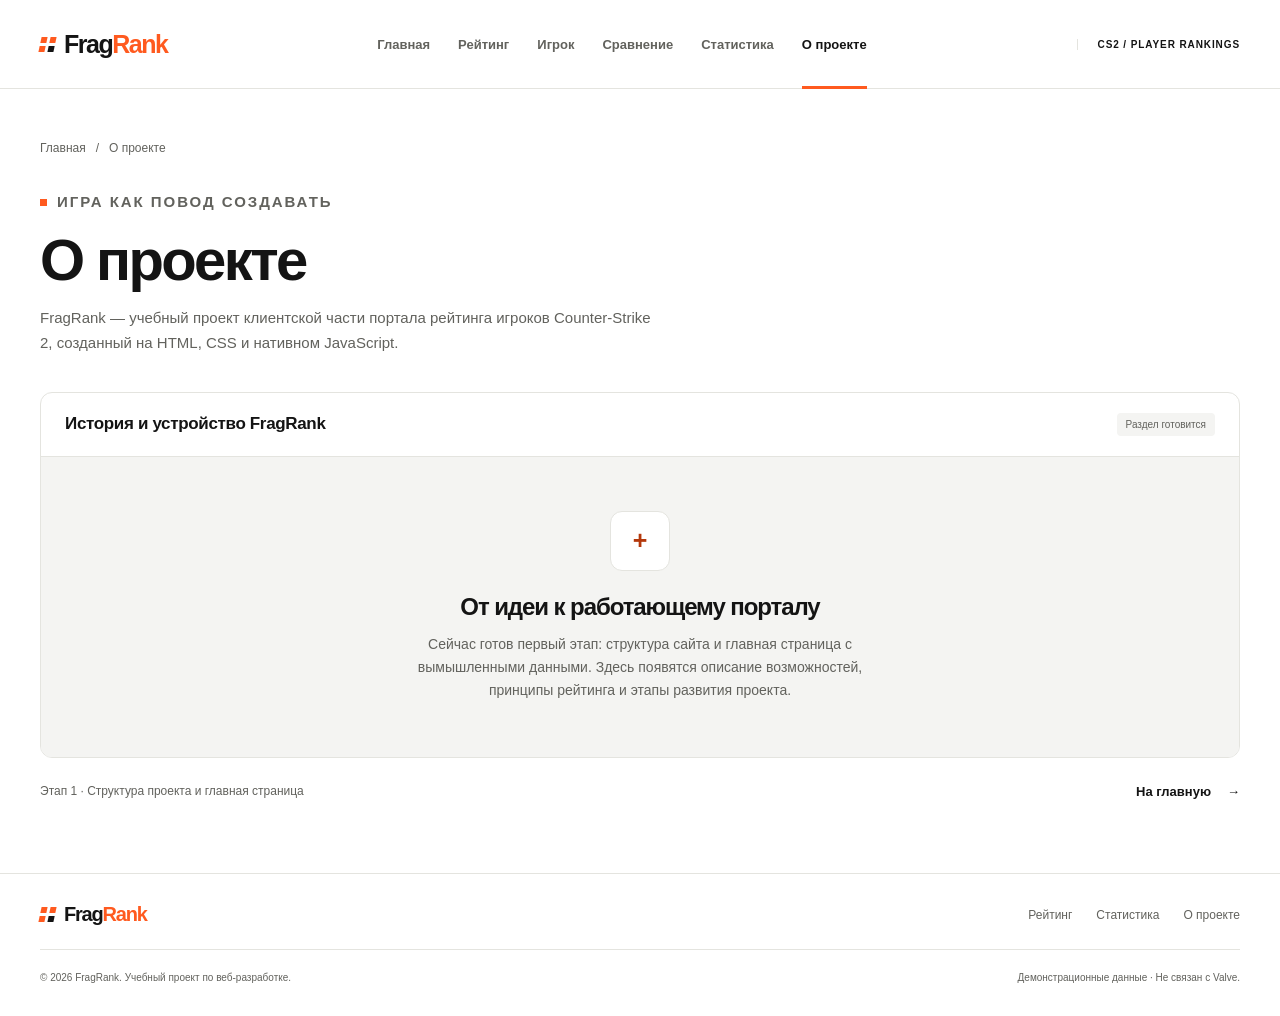
==== about.html @ 73061de0 "feat(layout): создать структуру и главную страницу сайта" ====
<!DOCTYPE html>
<html lang="ru">
<head>
  <meta charset="UTF-8">
  <meta name="viewport" content="width=device-width, initial-scale=1.0">
  <meta name="description" content="FragRank — учебный проект клиентской части портала рейтинга игроков Counter-Strike 2, созданный на HTML, CSS и нативном JavaScript.">
  <meta name="theme-color" content="#FFFFFF">
  <title>О проекте — FragRank</title>
  <link rel="icon" href="favicon.svg" type="image/svg+xml">
  <link rel="stylesheet" href="css/styles.css">
  <script src="js/main.js" defer></script>
</head>
<body>
  <a class="skip-link" href="#main-content">Перейти к содержимому</a>
  <header class="site-header">
    <div class="container header-inner">
      <a class="logo" href="index.html" aria-label="FragRank — главная">
        <span class="logo-mark" aria-hidden="true"><i></i><i></i><i></i><i></i></span>
        <span>Frag<span>Rank</span></span>
      </a>
      <button class="menu-toggle" type="button" aria-controls="primary-navigation" aria-expanded="false" aria-label="Открыть меню" hidden>
        <span>Меню</span><span class="menu-icon" aria-hidden="true"></span>
      </button>
      <nav class="site-nav" id="primary-navigation" aria-label="Основная навигация">
        <ul class="nav-list">
          <li><a href="index.html">Главная</a></li>
          <li><a href="ranking.html">Рейтинг</a></li>
          <li><a href="player.html">Игрок</a></li>
          <li><a href="compare.html">Сравнение</a></li>
          <li><a href="stats.html">Статистика</a></li>
          <li><a href="about.html" aria-current="page">О проекте</a></li>
        </ul>
      </nav>
      <span class="header-label">CS2 / PLAYER RANKINGS</span>
    </div>
  </header>

  <main class="container inner-main" id="main-content" tabindex="-1">
    <nav class="breadcrumbs" aria-label="Хлебные крошки"><a href="index.html">Главная</a><span aria-hidden="true">/</span><span aria-current="page">О проекте</span></nav>
    <div class="page-heading">
      <p class="eyebrow">Игра как повод создавать</p>
      <h1>О проекте</h1>
      <p>FragRank — учебный проект клиентской части портала рейтинга игроков Counter-Strike 2, созданный на HTML, CSS и нативном JavaScript.</p>
    </div>
    <!-- Prepared container: implement this section in a later project stage. -->
    <section class="workspace" id="about-workspace" aria-labelledby="workspace-title">
      <div class="workspace-header"><h2 id="workspace-title">История и устройство FragRank</h2><span class="status-label">Раздел готовится</span></div>
      <div class="empty-state">
        <span class="empty-symbol" aria-hidden="true">+</span>
        <h3>От идеи к работающему порталу</h3>
        <p>Сейчас готов первый этап: структура сайта и главная страница с вымышленными данными. Здесь появятся описание возможностей, принципы рейтинга и этапы развития проекта.</p>
      </div>
    </section>
    <div class="next-step"><p>Этап 1 · Структура проекта и главная страница</p><a class="text-link" href="index.html">На главную <span aria-hidden="true">→</span></a></div>
  </main>

  <footer class="site-footer">
    <div class="container">
      <div class="footer-top">
        <a class="logo" href="index.html" aria-label="FragRank — главная"><span class="logo-mark" aria-hidden="true"><i></i><i></i><i></i><i></i></span><span>Frag<span>Rank</span></span></a>
        <nav class="footer-nav" aria-label="Навигация в подвале"><a href="ranking.html">Рейтинг</a><a href="stats.html">Статистика</a><a href="about.html">О проекте</a></nav>
      </div>
      <div class="footer-bottom"><p>© 2026 FragRank. Учебный проект по веб-разработке.</p><p>Демонстрационные данные · Не связан с Valve.</p></div>
    </div>
  </footer>
</body>
</html>
---- css/styles.css ----
/* 1. Design tokens and document defaults */
:root {
  --white: #fff;
  --ink: #141414;
  --accent: #ff5a1f;
  --surface: #f4f4f2;
  --muted: #62625d;
  --line: #e4e4df;
  --width: 1200px;
  --radius: 12px;
}
* { box-sizing: border-box; }
html { scroll-behavior: smooth; }
body { margin: 0; color: var(--ink); background: var(--white); font-family: Arial, Helvetica, sans-serif; -webkit-font-smoothing: antialiased; }
a { color: inherit; text-decoration: none; }
button { font: inherit; }
button, a { -webkit-tap-highlight-color: transparent; }
button:focus-visible, a:focus-visible { outline: 3px solid var(--ink); outline-offset: 5px; }
h1, h2, h3, p { margin: 0; }
h1, h2, h3 { letter-spacing: -.045em; }
p { line-height: 1.65; }
::selection { color: var(--ink); background: #ffd9c9; }
[hidden] { display: none !important; }
.container { width: min(var(--width), calc(100% - 80px)); margin-inline: auto; }
.skip-link { position: fixed; z-index: 20; top: 12px; left: 16px; padding: 12px 18px; background: var(--ink); color: white; transform: translateY(-160%); }
.skip-link:focus { transform: translateY(0); }
.eyebrow { display: flex; align-items: center; gap: 10px; font-size: 11px; line-height: 1.5; font-weight: 700; letter-spacing: .13em; text-transform: uppercase; }
.eyebrow::before { content: ''; width: 7px; height: 7px; background: var(--accent); flex-shrink: 0; }
.muted { color: var(--muted); }
.arrow { display: inline-block; font-size: 21px; font-weight: 400; }
.button { display: inline-flex; align-items: center; justify-content: center; gap: 28px; min-height: 52px; padding: 14px 22px; border-radius: 6px; background: var(--accent); color: var(--ink); font-size: 14px; font-weight: 700; transition: background .2s, transform .2s; }
.button:hover { background: #f04c12; transform: translateY(-2px); }
.text-link { display: inline-flex; align-items: center; gap: 16px; font-size: 13px; font-weight: 700; }
.text-link:hover { text-decoration: underline; text-underline-offset: 5px; }
.demo-badge { display: inline-flex; align-items: center; gap: 6px; border: 1px solid var(--line); border-radius: 4px; padding: 5px 8px; font-size: 10px; letter-spacing: .06em; font-weight: 700; text-transform: uppercase; }
.demo-badge::before { content: ''; width: 5px; height: 5px; border-radius: 50%; background: var(--accent); }

/* 2. Shared header and navigation (usable before JavaScript loads) */
.site-header { position: relative; z-index: 5; border-bottom: 1px solid var(--line); background: var(--white); }
.header-inner { display: flex; align-items: center; justify-content: space-between; gap: 32px; min-height: 88px; }
.logo { display: inline-flex; align-items: center; gap: 9px; font-size: 25px; font-weight: 800; letter-spacing: -.06em; white-space: nowrap; }
.logo-mark { display: grid; grid-template-columns: repeat(2, 6px); grid-template-rows: repeat(2, 6px); gap: 3px; transform: skew(-12deg); }
.logo-mark i { background: var(--accent); }
.logo-mark i:last-child { background: var(--ink); }
.logo > span:last-child > span { color: var(--accent); }
.nav-list { display: flex; align-items: center; gap: 28px; margin: 0; padding: 0; list-style: none; }
.nav-list a { position: relative; display: flex; align-items: center; min-height: 88px; color: var(--muted); font-size: 13px; font-weight: 600; white-space: nowrap; }
.nav-list a:hover, .nav-list a[aria-current='page'] { color: var(--ink); }
.nav-list a[aria-current='page']::after { content: ''; position: absolute; left: 0; right: 0; bottom: -1px; height: 3px; background: var(--accent); }
.header-label { padding-left: 20px; border-left: 1px solid var(--line); font-size: 10px; font-weight: 700; letter-spacing: .09em; white-space: nowrap; }
.menu-toggle { display: none; align-items: center; gap: 10px; min-height: 44px; border: 1px solid var(--line); border-radius: 5px; background: var(--white); padding: 8px 12px; cursor: pointer; font-size: 13px; }
.menu-icon { position: relative; width: 16px; height: 12px; border-block: 2px solid var(--ink); }
.menu-icon::after { content: ''; position: absolute; top: 3px; left: 0; width: 16px; border-top: 2px solid var(--ink); }

/* 3. Homepage introduction and CSS-only player illustration */
.hero { display: grid; grid-template-columns: 1.15fr 1fr; align-items: center; gap: 64px; padding-block: 68px 64px; }
.hero h1 { margin-block: 23px; font-size: clamp(42px, 4.5vw, 64px); font-weight: 800; line-height: 1.04; }
.hero h1 span { color: var(--accent); }
.hero-description { max-width: 440px; color: var(--muted); font-size: 15px; }
.hero-actions { display: flex; align-items: center; gap: 28px; margin-top: 30px; }
.hero-note { margin-top: 23px; color: var(--muted); font-size: 11px; }
.spotlight { overflow: hidden; border: 1px solid var(--line); border-radius: var(--radius); background: var(--surface); }
.spotlight-top { display: flex; align-items: center; justify-content: space-between; gap: 12px; padding: 19px 24px; border-bottom: 1px solid var(--line); }
.spotlight-top .eyebrow { font-size: 10px; }
.spotlight-visual { position: relative; display: flex; align-items: center; justify-content: center; height: 226px; overflow: hidden; background-image: linear-gradient(#e7e7e14d 1px, transparent 1px), linear-gradient(90deg, #e7e7e14d 1px, transparent 1px); background-size: 28px 28px; }
.spotlight-visual::before, .spotlight-visual::after { content: ''; position: absolute; width: 164px; height: 164px; border: 1px solid #d8d8d1; border-radius: 50%; }
.spotlight-visual::after { width: 220px; height: 220px; border-style: dashed; }
.spotlight-number { position: absolute; top: 16px; left: 24px; color: #cdcdc5; font-size: 38px; font-weight: 800; letter-spacing: -.06em; }
.spotlight-label { position: absolute; right: 20px; bottom: 15px; font-family: Consolas, monospace; font-size: 10px; color: var(--muted); letter-spacing: .08em; }
.avatar { display: flex; align-items: center; justify-content: center; flex-shrink: 0; width: 64px; height: 64px; border-radius: 50%; background: #eaeae5; font-size: 23px; font-weight: 800; letter-spacing: -.07em; }
.avatar--hero { position: relative; z-index: 1; width: 120px; height: 120px; border: 6px solid var(--surface); background: var(--accent); font-size: 42px; transform: rotate(-7deg); box-shadow: 0 8px 0 #1414140a; }
.spotlight-bottom { display: flex; justify-content: space-between; align-items: center; gap: 20px; padding: 22px 24px; background: var(--ink); color: var(--white); }
.spotlight-bottom h2 { font-size: 27px; }
.spotlight-bottom p { color: #b7b7ae; font-size: 11px; }
.spotlight-rating { text-align: right; }
.spotlight-rating strong { display: block; color: var(--accent); font-size: 34px; letter-spacing: -.06em; }
.spotlight-rating span { color: #b7b7ae; font-size: 10px; }

/* 4. Demo summary, top players, and service description */
.summary { display: grid; grid-template-columns: 1.35fr repeat(3, 1fr); border-block: 1px solid var(--line); padding-block: 26px; }
.summary-intro { display: flex; flex-direction: column; justify-content: center; align-items: flex-start; gap: 8px; }
.summary-intro h2 { font-size: 16px; letter-spacing: -.02em; }
.summary-intro p { font-size: 11px; color: var(--muted); }
.summary-item { padding-left: 34px; border-left: 1px solid var(--line); }
.summary-item strong { font-size: 34px; font-weight: 700; letter-spacing: -.06em; }
.summary-item span { display: block; margin-top: 4px; color: var(--muted); font-size: 12px; }
.leaders { padding-block: 62px; }
.section-heading { display: flex; align-items: flex-end; justify-content: space-between; gap: 24px; margin-bottom: 26px; }
.section-heading h2 { margin-top: 12px; font-size: 34px; line-height: 1.15; }
.section-heading p { margin-top: 10px; color: var(--muted); font-size: 13px; }
.player-grid { display: grid; grid-template-columns: repeat(3, 1fr); gap: 18px; }
.player-card { position: relative; overflow: hidden; padding: 24px; border: 1px solid var(--line); border-radius: 9px; }
.player-card:first-child { border-top: 3px solid var(--accent); padding-top: 22px; }
.player-card-top { display: flex; align-items: center; justify-content: space-between; margin-bottom: 24px; }
.rank { color: #87877d; font-size: 14px; font-weight: 700; }
.player-card:first-child .rank { color: #a73209; }
.card-label { color: var(--muted); font-size: 10px; letter-spacing: .08em; text-transform: uppercase; }
.player-identity { display: flex; gap: 15px; align-items: center; }
.player-identity h3 { font-size: 24px; }
.player-identity p { margin-top: 3px; color: var(--muted); font-size: 12px; }
.avatar--orange { background: #ffddcc; color: #80330f; }
.avatar--green { background: #e3e9dd; color: #47583d; }
.avatar--violet { background: #e8e4ed; color: #60526f; }
.player-metrics { display: grid; grid-template-columns: repeat(3, 1fr); margin-block: 25px 0; padding-block: 20px 0; border-top: 1px solid var(--line); }
.player-metrics div + div { padding-left: 16px; border-left: 1px solid var(--line); }
.player-metrics dt { color: var(--muted); font-size: 10px; }
.player-metrics dd { margin: 7px 0 0; font-size: 21px; font-weight: 700; letter-spacing: -.04em; }
.player-card:first-child .player-metrics div:first-child dd { color: #b4380b; }
.demo-note { display: flex; align-items: flex-start; gap: 10px; margin-top: 18px; color: var(--muted); font-size: 11px; line-height: 1.6; }
.demo-note > span { display: inline-flex; align-items: center; justify-content: center; flex-shrink: 0; width: 16px; height: 16px; border: 1px solid #a2a299; border-radius: 50%; font-size: 10px; }
.about-strip { background: var(--surface); padding-block: 52px; }
.about-layout { display: grid; grid-template-columns: 1fr 1.12fr; gap: 80px; align-items: start; }
.about-layout h2 { max-width: 400px; margin-top: 15px; font-size: 36px; line-height: 1.12; }
.about-layout p { color: var(--muted); font-size: 14px; }
.about-layout .text-link { margin-top: 22px; }
.feature-tags { display: flex; flex-wrap: wrap; gap: 8px; margin-top: 22px; }
.feature-tags span { border: 1px solid #d7d7ce; border-radius: 4px; padding: 8px 10px; font-size: 10px; }
.cta { display: flex; align-items: center; justify-content: space-between; gap: 30px; padding-block: 44px; }
.cta h2 { font-size: 26px; }
.cta p { margin-top: 8px; color: var(--muted); font-size: 13px; }

/* 5. Prepared sections for later development stages */
.inner-main { min-height: 65vh; padding-block: 52px 72px; }
.breadcrumbs { display: flex; gap: 10px; color: var(--muted); font-size: 12px; margin-bottom: 36px; }
.breadcrumbs a:hover { text-decoration: underline; }
.page-heading { max-width: 760px; }
.page-heading h1 { margin-block: 15px; font-size: clamp(36px, 5vw, 58px); line-height: 1.08; }
.page-heading > p { max-width: 620px; font-size: 15px; color: var(--muted); }
.workspace { margin-top: 36px; border: 1px solid var(--line); border-radius: var(--radius); overflow: hidden; }
.workspace-header { display: flex; align-items: center; justify-content: space-between; gap: 16px; padding: 20px 24px; border-bottom: 1px solid var(--line); }
.workspace-header h2 { font-size: 17px; letter-spacing: -.02em; }
.status-label { padding: 6px 9px; background: var(--surface); border-radius: 4px; font-size: 10px; color: var(--muted); white-space: nowrap; }
.empty-state { display: flex; flex-direction: column; align-items: center; justify-content: center; min-height: 300px; padding: 40px 24px; text-align: center; background: var(--surface); }
.empty-symbol { display: grid; place-items: center; width: 60px; height: 60px; margin-bottom: 22px; background: var(--white); border: 1px solid var(--line); border-radius: 12px; color: #b4380b; font-size: 25px; font-weight: 700; }
.empty-state h3 { font-size: 24px; }
.empty-state p { max-width: 480px; margin-top: 12px; font-size: 14px; color: var(--muted); }
.next-step { display: flex; flex-wrap: wrap; justify-content: space-between; gap: 18px; align-items: center; margin-top: 24px; }
.next-step p { font-size: 12px; color: var(--muted); }

/* 6. Shared footer */
.site-footer { padding-block: 29px; border-top: 1px solid var(--line); }
.footer-top { display: flex; align-items: center; justify-content: space-between; gap: 24px; }
.footer-top .logo { font-size: 20px; }
.footer-nav { display: flex; flex-wrap: wrap; gap: 24px; font-size: 12px; color: var(--muted); }
.footer-nav a:hover { color: var(--ink); text-decoration: underline; }
.footer-bottom { display: flex; justify-content: space-between; gap: 20px; margin-top: 23px; padding-top: 20px; border-top: 1px solid var(--line); color: var(--muted); font-size: 10px; line-height: 1.6; }

/* 7. Responsive layouts */
@media (min-width: 1440px) { .hero { padding-block: 82px; } }
@media (max-width: 1100px) {
  .container { width: calc(100% - 56px); }
  .header-label { display: none; }
  .nav-list { gap: 24px; }
  .hero { gap: 36px; }
  .hero h1 { font-size: 48px; }
  .hero-actions { gap: 18px; }
  .hero-actions .text-link { font-size: 12px; }
  .player-card { padding-inline: 18px; }
  .player-metrics div + div { padding-left: 10px; }
  .about-layout { gap: 40px; }
}
@media (max-width: 800px) {
  .container { width: calc(100% - 40px); }
  .header-inner { flex-wrap: wrap; gap: 0; min-height: 72px; }
  .header-inner > .logo { margin-block: 22px; }
  .menu-ready .menu-toggle { display: inline-flex; }
  .site-nav { width: 100%; }
  .menu-ready .site-nav:not(.is-open) { display: none; }
  .nav-list { display: grid; grid-template-columns: repeat(2, 1fr); gap: 0 20px; padding-bottom: 16px; }
  .nav-list a { min-height: 47px; padding-inline: 12px; border-radius: 4px; }
  .nav-list a[aria-current='page'] { background: var(--surface); }
  .nav-list a[aria-current='page']::after { inset: 12px auto 12px 0; width: 3px; height: auto; }
  .hero { gap: 28px; padding-block: 44px; }
  .hero h1 { font-size: 42px; }
  .hero-actions { align-items: flex-start; flex-direction: column; }
  .spotlight-top { padding: 16px; flex-wrap: wrap; }
  .spotlight-visual { height: 244px; }
  .spotlight-bottom { padding: 18px; }
  .summary { grid-template-columns: 1.2fr repeat(3, 1fr); }
  .summary-item { padding-left: 20px; }
  .summary-item strong { font-size: 29px; }
  .summary-intro p { max-width: 130px; }
  .leaders { padding-block: 44px; }
  .player-grid { grid-template-columns: 1fr; }
  .player-card { padding: 22px; }
  .player-card:first-child { padding-top: 20px; }
  .player-card-top { margin-bottom: 16px; }
  .player-metrics { margin-top: 20px; }
  .about-layout { gap: 30px; }
  .about-layout h2 { font-size: 30px; }
}
@media (max-width: 580px) {
  .hero { grid-template-columns: 1fr; gap: 30px; }
  .hero h1 { max-width: 420px; font-size: clamp(40px, 10vw, 54px); }
  .hero-description { font-size: 14px; }
  .hero-actions { flex-direction: row; align-items: center; flex-wrap: wrap; gap: 20px; }
  .hero-note { margin-top: 18px; }
  .spotlight-top { flex-wrap: nowrap; padding: 16px 20px; }
  .spotlight-visual { height: 200px; }
  .spotlight-bottom { padding: 18px 20px; }
  .summary { grid-template-columns: repeat(3, 1fr); row-gap: 23px; }
  .summary-intro { grid-column: 1 / -1; gap: 4px; }
  .summary-intro p { max-width: none; }
  .summary-item { padding-left: 18px; }
  .summary-item:nth-child(2) { padding-left: 0; border-left: 0; }
  .summary-item strong { font-size: 31px; }
  .summary-item span { font-size: 11px; }
  .section-heading { align-items: flex-start; flex-direction: column; gap: 18px; }
  .section-heading h2 { font-size: 31px; }
  .about-strip { padding-block: 38px; }
  .about-layout { grid-template-columns: 1fr; gap: 22px; }
  .cta { align-items: flex-start; flex-direction: column; padding-block: 36px; gap: 22px; }
  .cta h2 { font-size: 25px; }
  .footer-top, .footer-bottom { align-items: flex-start; flex-direction: column; gap: 18px; }
  .footer-nav { gap: 20px; }
  .footer-bottom { margin-top: 20px; gap: 8px; }
  .inner-main { padding-block: 30px 48px; }
  .breadcrumbs { margin-bottom: 28px; }
  .workspace-header { align-items: flex-start; flex-direction: column; padding: 18px; gap: 12px; }
  .empty-state { padding: 32px 20px; }
  .empty-state h3 { font-size: 22px; }
}
@media (prefers-reduced-motion: reduce) {
  html { scroll-behavior: auto; }
  *, *::before, *::after { transition: none !important; }
}
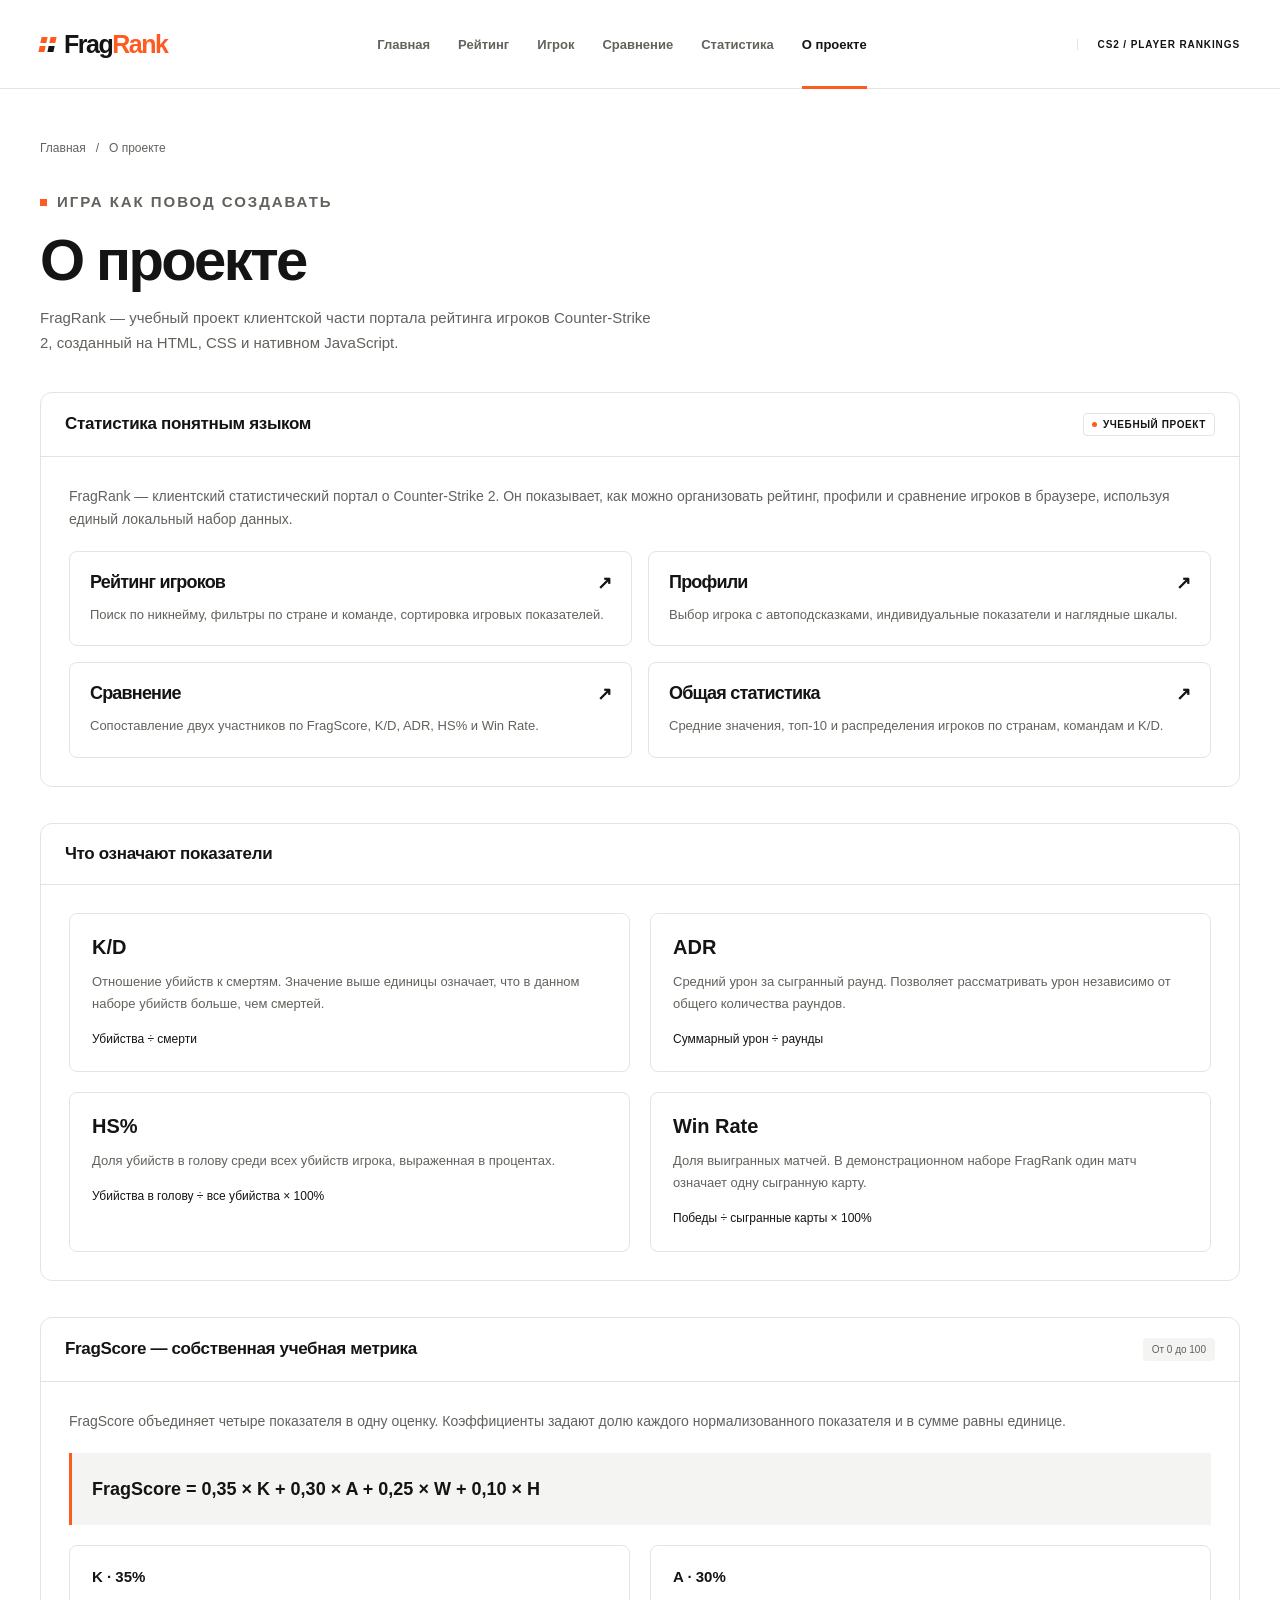
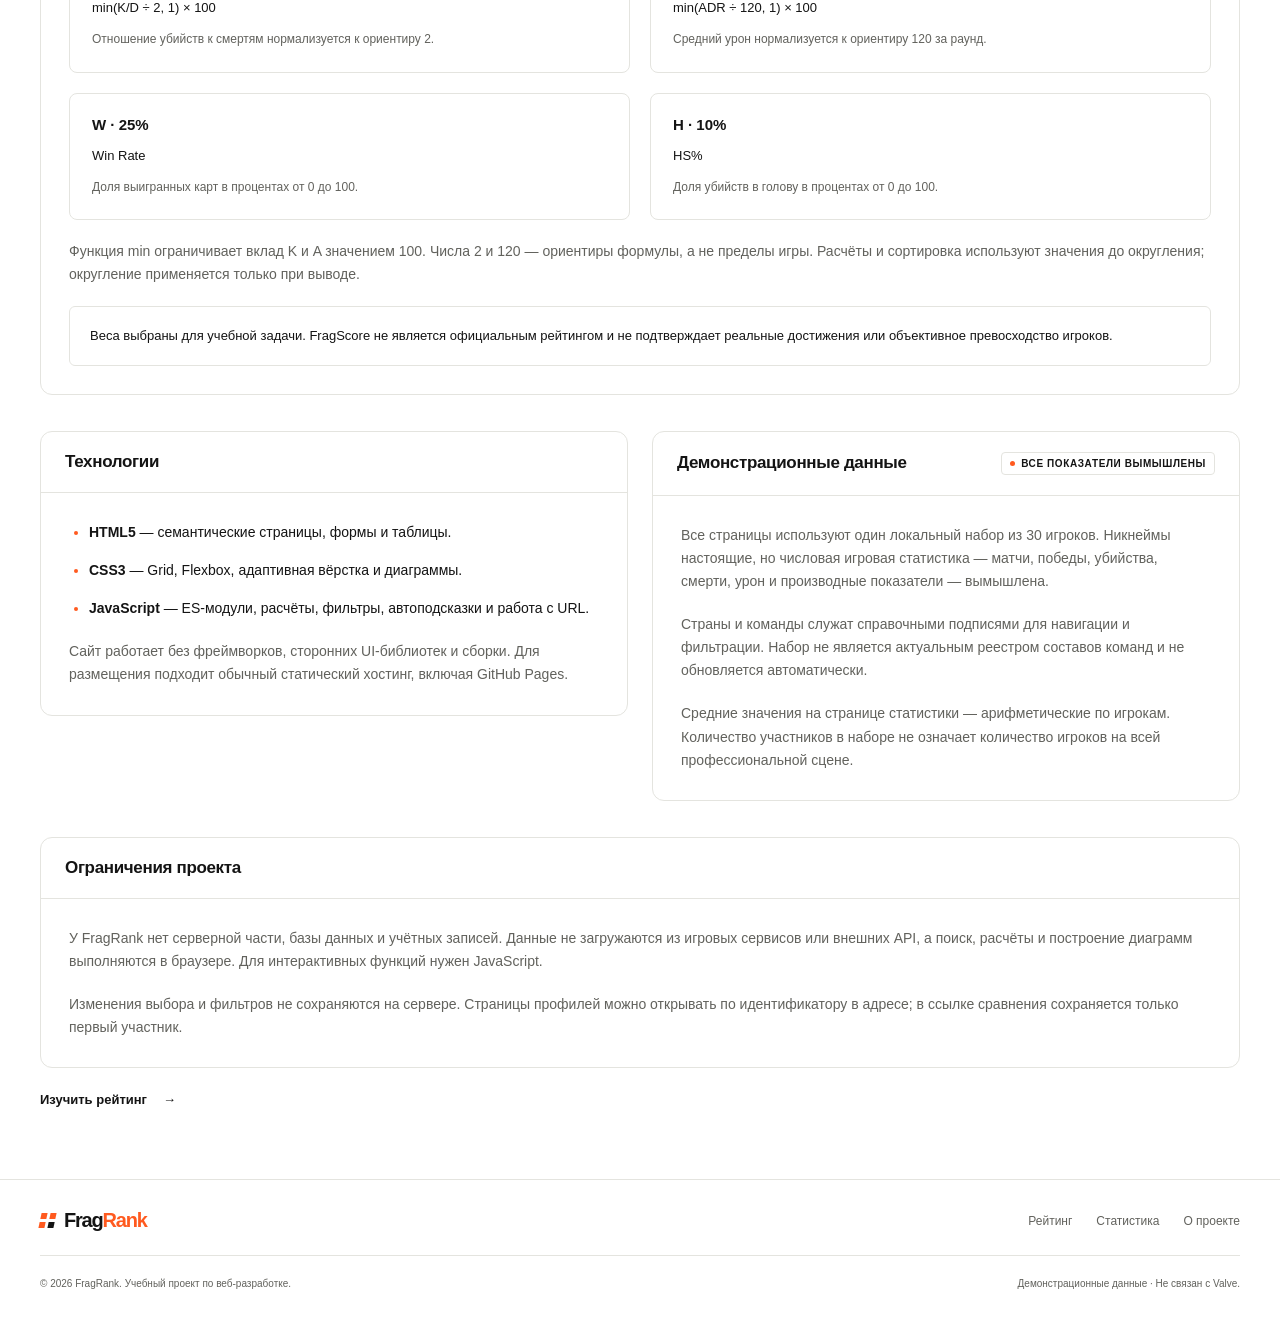
==== commit 61cf73d9: "chore(final): завершить доработку и подготовку сайта" ====
--- a/about.html
+++ b/about.html
@@ -42,16 +42,61 @@
       <h1>О проекте</h1>
       <p>FragRank — учебный проект клиентской части портала рейтинга игроков Counter-Strike 2, созданный на HTML, CSS и нативном JavaScript.</p>
     </div>
-    <!-- Prepared container: implement this section in a later project stage. -->
     <section class="workspace" id="about-workspace" aria-labelledby="workspace-title">
-      <div class="workspace-header"><h2 id="workspace-title">История и устройство FragRank</h2><span class="status-label">Раздел готовится</span></div>
-      <div class="empty-state">
-        <span class="empty-symbol" aria-hidden="true">+</span>
-        <h3>От идеи к работающему порталу</h3>
-        <p>Сейчас готов первый этап: структура сайта и главная страница с вымышленными данными. Здесь появятся описание возможностей, принципы рейтинга и этапы развития проекта.</p>
+      <div class="workspace-header"><h2 id="workspace-title">Статистика понятным языком</h2><span class="demo-badge">Учебный проект</span></div>
+      <div class="about-content">
+        <p>FragRank — клиентский статистический портал о Counter-Strike 2. Он показывает, как можно организовать рейтинг, профили и сравнение игроков в браузере, используя единый локальный набор данных.</p>
+        <div class="about-features">
+          <a href="ranking.html"><h3>Рейтинг игроков <span aria-hidden="true">↗</span></h3><p>Поиск по никнейму, фильтры по стране и команде, сортировка игровых показателей.</p></a>
+          <a href="player.html"><h3>Профили <span aria-hidden="true">↗</span></h3><p>Выбор игрока с автоподсказками, индивидуальные показатели и наглядные шкалы.</p></a>
+          <a href="compare.html"><h3>Сравнение <span aria-hidden="true">↗</span></h3><p>Сопоставление двух участников по FragScore, K/D, ADR, HS% и Win Rate.</p></a>
+          <a href="stats.html"><h3>Общая статистика <span aria-hidden="true">↗</span></h3><p>Средние значения, топ-10 и распределения игроков по странам, командам и K/D.</p></a>
+        </div>
       </div>
     </section>
-    <div class="next-step"><p>Этап 1 · Структура проекта и главная страница</p><a class="text-link" href="index.html">На главную <span aria-hidden="true">→</span></a></div>
+
+    <section class="workspace" aria-labelledby="about-metrics-title">
+      <div class="workspace-header"><h2 id="about-metrics-title">Что означают показатели</h2></div>
+      <dl class="about-metrics">
+        <div><dt>K/D</dt><dd>Отношение убийств к смертям. Значение выше единицы означает, что в данном наборе убийств больше, чем смертей.<span class="about-definition">Убийства ÷ смерти</span></dd></div>
+        <div><dt>ADR</dt><dd>Средний урон за сыгранный раунд. Позволяет рассматривать урон независимо от общего количества раундов.<span class="about-definition">Суммарный урон ÷ раунды</span></dd></div>
+        <div><dt>HS%</dt><dd>Доля убийств в голову среди всех убийств игрока, выраженная в процентах.<span class="about-definition">Убийства в голову ÷ все убийства × 100%</span></dd></div>
+        <div><dt>Win Rate</dt><dd>Доля выигранных матчей. В демонстрационном наборе FragRank один матч означает одну сыгранную карту.<span class="about-definition">Победы ÷ сыгранные карты × 100%</span></dd></div>
+      </dl>
+    </section>
+
+    <section class="workspace" aria-labelledby="about-fragscore-title">
+      <div class="workspace-header"><h2 id="about-fragscore-title">FragScore — собственная учебная метрика</h2><span class="status-label">От 0 до 100</span></div>
+      <div class="about-content">
+        <p>FragScore объединяет четыре показателя в одну оценку. Коэффициенты задают долю каждого нормализованного показателя и в сумме равны единице.</p>
+        <p class="about-formula">FragScore = <span>0,35 × K</span> + <span>0,30 × A</span> + <span>0,25 × W</span> + <span>0,10 × H</span></p>
+        <dl class="about-weights">
+          <div><dt>K · 35%</dt><dd>min(K/D ÷ 2, 1) × 100<span>Отношение убийств к смертям нормализуется к ориентиру 2.</span></dd></div>
+          <div><dt>A · 30%</dt><dd>min(ADR ÷ 120, 1) × 100<span>Средний урон нормализуется к ориентиру 120 за раунд.</span></dd></div>
+          <div><dt>W · 25%</dt><dd>Win Rate<span>Доля выигранных карт в процентах от 0 до 100.</span></dd></div>
+          <div><dt>H · 10%</dt><dd>HS%<span>Доля убийств в голову в процентах от 0 до 100.</span></dd></div>
+        </dl>
+        <p>Функция min ограничивает вклад K и A значением 100. Числа 2 и 120 — ориентиры формулы, а не пределы игры. Расчёты и сортировка используют значения до округления; округление применяется только при выводе.</p>
+        <p class="about-notice">Веса выбраны для учебной задачи. FragScore не является официальным рейтингом и не подтверждает реальные достижения или объективное превосходство игроков.</p>
+      </div>
+    </section>
+
+    <div class="about-columns">
+      <section class="workspace" aria-labelledby="about-tech-title">
+        <div class="workspace-header"><h2 id="about-tech-title">Технологии</h2></div>
+        <div class="about-content"><ul class="about-list"><li><strong>HTML5</strong> — семантические страницы, формы и таблицы.</li><li><strong>CSS3</strong> — Grid, Flexbox, адаптивная вёрстка и диаграммы.</li><li><strong>JavaScript</strong> — ES-модули, расчёты, фильтры, автоподсказки и работа с URL.</li></ul><p>Сайт работает без фреймворков, сторонних UI-библиотек и сборки. Для размещения подходит обычный статический хостинг, включая GitHub Pages.</p></div>
+      </section>
+      <section class="workspace" aria-labelledby="about-data-title">
+        <div class="workspace-header"><h2 id="about-data-title">Демонстрационные данные</h2><span class="demo-badge">Все показатели вымышлены</span></div>
+        <div class="about-content"><p>Все страницы используют один локальный набор из 30 игроков. Никнеймы настоящие, но числовая игровая статистика — матчи, победы, убийства, смерти, урон и производные показатели — вымышлена.</p><p>Страны и команды служат справочными подписями для навигации и фильтрации. Набор не является актуальным реестром составов команд и не обновляется автоматически.</p><p>Средние значения на странице статистики — арифметические по игрокам. Количество участников в наборе не означает количество игроков на всей профессиональной сцене.</p></div>
+      </section>
+    </div>
+
+    <section class="workspace" aria-labelledby="about-limits-title">
+      <div class="workspace-header"><h2 id="about-limits-title">Ограничения проекта</h2></div>
+      <div class="about-content"><p>У FragRank нет серверной части, базы данных и учётных записей. Данные не загружаются из игровых сервисов или внешних API, а поиск, расчёты и построение диаграмм выполняются в браузере. Для интерактивных функций нужен JavaScript.</p><p>Изменения выбора и фильтров не сохраняются на сервере. Страницы профилей можно открывать по идентификатору в адресе; в ссылке сравнения сохраняется только первый участник.</p></div>
+    </section>
+    <div class="next-step"><a class="text-link" href="ranking.html">Изучить рейтинг <span aria-hidden="true">→</span></a></div>
   </main>
 
   <footer class="site-footer">
--- a/css/styles.css
+++ b/css/styles.css
@@ -92,7 +92,7 @@
 .player-card { position: relative; overflow: hidden; padding: 24px; border: 1px solid var(--line); border-radius: 9px; }
 .player-card:first-child { border-top: 3px solid var(--accent); padding-top: 22px; }
 .player-card-top { display: flex; align-items: center; justify-content: space-between; margin-bottom: 24px; }
-.rank { color: #87877d; font-size: 14px; font-weight: 700; }
+.rank { color: var(--muted); font-size: 14px; font-weight: 700; }
 .player-card:first-child .rank { color: #a73209; }
 .card-label { color: var(--muted); font-size: 10px; letter-spacing: .08em; text-transform: uppercase; }
 .player-identity { display: flex; gap: 15px; align-items: center; }
@@ -224,3 +224,350 @@
   html { scroll-behavior: auto; }
   *, *::before, *::after { transition: none !important; }
 }
+
+/* 8. Ranking: extend the existing workspace without changing shared layouts. */
+.visually-hidden { position: absolute; width: 1px; height: 1px; margin: -1px; padding: 0; overflow: hidden; clip-path: inset(50%); white-space: nowrap; border: 0; }
+.player-profile-link:hover { text-decoration: underline; text-underline-offset: 5px; }
+.ranking-intro { padding: 18px 24px 0; color: var(--muted); font-size: 12px; }
+.ranking-filters { padding: 22px 24px; }
+.ranking-filters fieldset { display: grid; grid-template-columns: 1.2fr 1fr 1fr auto; align-items: end; gap: 16px; min-width: 0; margin: 0; padding: 0; border: 0; }
+.filter-field { display: flex; flex-direction: column; gap: 9px; min-width: 0; }
+.filter-field label { font-size: 12px; font-weight: 700; }
+.filter-field input, .filter-field select { width: 100%; min-width: 0; min-height: 46px; border: 1px solid var(--line); border-radius: 5px; background: var(--white); color: var(--ink); padding: 10px 12px; font: inherit; font-size: 13px; }
+.filter-field input::placeholder { color: var(--muted); }
+.filter-field input:focus-visible, .filter-field select:focus-visible, .table-scroll:focus-visible, .score-method summary:focus-visible { outline: 2px solid var(--ink); outline-offset: 3px; }
+.reset-button { display: inline-flex; align-items: center; justify-content: center; gap: 16px; min-height: 46px; padding: 10px 16px; border: 1px solid var(--line); border-radius: 5px; background: var(--surface); color: var(--ink); font-size: 12px; font-weight: 700; white-space: nowrap; cursor: pointer; }
+.reset-button:hover { border-color: var(--ink); }
+.reset-button:disabled { cursor: default; opacity: .6; }
+.ranking-toolbar { display: flex; justify-content: space-between; gap: 12px; padding: 14px 24px; border-block: 1px solid var(--line); font-size: 11px; color: var(--muted); }
+.ranking-toolbar p:first-child { color: var(--ink); font-weight: 700; }
+.ranking-feedback { padding: 24px; color: var(--muted); font-size: 13px; }
+.table-scroll { max-width: 100%; overflow-x: auto; overscroll-behavior-x: contain; }
+.ranking-table { width: 100%; min-width: 1060px; border-collapse: separate; border-spacing: 0; text-align: left; font-size: 12px; font-variant-numeric: tabular-nums; }
+.ranking-table thead { background: var(--surface); }
+.ranking-table thead th { padding: 12px 14px; border-bottom: 1px solid var(--line); color: var(--muted); font-size: 11px; font-weight: 700; white-space: nowrap; }
+.ranking-table thead th:first-child { width: 65px; padding-left: 24px; }
+.ranking-table thead th:nth-child(2) { min-width: 164px; }
+.ranking-table thead th:nth-child(3) { min-width: 130px; }
+.ranking-table thead th:nth-child(4) { min-width: 162px; }
+.ranking-table thead th:last-child { padding-right: 24px; }
+.ranking-table thead button { display: inline-flex; align-items: center; justify-content: flex-end; gap: 8px; min-height: 36px; padding: 0; border: 0; background: transparent; color: inherit; font: inherit; cursor: pointer; }
+.ranking-table thead button:hover { color: var(--ink); }
+.ranking-table th[aria-sort]:not([aria-sort='none']) { color: var(--ink); }
+.ranking-table .sort-indicator { color: #a63710; font-size: 13px; }
+.ranking-table tbody td, .ranking-table tbody th { padding: 15px 14px; border-bottom: 1px solid var(--line); background: var(--white); }
+.ranking-table tbody tr:last-child > * { border-bottom: 0; }
+.ranking-table tbody th { font-weight: 700; letter-spacing: 0; }
+.ranking-table tbody tr:hover > * { background: #fafaf8; }
+.ranking-table tbody .ranking-position { padding-left: 24px; color: var(--muted); font-weight: 700; }
+.ranking-table .ranking-leader .ranking-position { color: #a73209; }
+.ranking-table .ranking-player { display: inline-flex; align-items: center; gap: 10px; min-height: 36px; font-size: 13px; }
+.ranking-player:hover [data-nickname] { text-decoration: underline; text-underline-offset: 4px; }
+.ranking-player .avatar { width: 34px; height: 34px; font-size: 11px; background: var(--surface); }
+.ranking-leader .avatar { background: #ffddcc; color: #80330f; }
+.ranking-table .ranking-country { color: var(--muted); }
+.ranking-table .ranking-number, .ranking-table .ranking-score, .ranking-table thead th:nth-child(n+5) { text-align: right; }
+.ranking-table .ranking-score { padding-right: 24px; color: #a73209; font-weight: 700; font-size: 15px; }
+.ranking-table tr > :nth-child(2) { position: sticky; left: 0; z-index: 1; box-shadow: 1px 0 0 var(--line); }
+.ranking-table thead th:nth-child(2) { background: var(--surface); }
+.ranking-footnote { display: grid; gap: 7px; padding: 18px 24px; border-top: 1px solid var(--line); color: var(--muted); font-size: 11px; }
+#ranking-empty .reset-button { margin-top: 22px; background: var(--white); }
+.score-method { margin-top: 24px; border: 1px solid var(--line); border-radius: 8px; padding: 18px 24px; font-size: 13px; }
+.score-method summary { cursor: pointer; font-weight: 700; }
+.score-method > div { display: grid; gap: 12px; margin-top: 18px; color: var(--muted); font-size: 12px; }
+@media (max-width: 1000px) {
+  .ranking-filters fieldset { grid-template-columns: repeat(2, minmax(0, 1fr)); }
+  .ranking-toolbar { flex-wrap: wrap; }
+}
+@media (max-width: 580px) {
+  .ranking-intro { padding-inline: 18px; }
+  .ranking-filters { padding: 20px 18px; }
+  .ranking-filters fieldset { grid-template-columns: minmax(0, 1fr); }
+  .ranking-toolbar, .ranking-footnote { padding-inline: 18px; }
+  .ranking-table thead th:nth-child(2) { min-width: 145px; }
+  .score-method { padding: 18px; }
+}
+
+/* 9. Player profiles: shared data, independent presentation. */
+.profile-fallback { margin-top: 30px; padding: 24px; background: var(--surface); border-radius: var(--radius); color: var(--muted); font-size: 13px; }
+.profile-fallback .text-link { margin-left: 12px; }
+.profile-picker-content { padding: 28px; }
+.profile-picker-content > p { max-width: 620px; color: var(--muted); font-size: 14px; }
+.profile-picker-form { display: grid; grid-template-columns: minmax(0, 1fr) auto; align-items: end; gap: 18px; max-width: 760px; margin-block: 24px; }
+.profile-picker-form input[type='text'] { min-height: 52px; }
+.profile-picker-form button { border: 0; cursor: pointer; }
+.profile-picker-form button:disabled { background: var(--surface); color: var(--muted); cursor: not-allowed; transform: none; }
+#player-picker { overflow: visible; }
+.player-autocomplete { position: relative; }
+.player-search-popup { position: absolute; z-index: 6; top: calc(100% + 8px); left: 0; right: 0; max-height: 300px; overflow-y: auto; overscroll-behavior-y: contain; background: var(--white); border: 1px solid var(--line); border-radius: 8px; box-shadow: 0 12px 24px #14141412; }
+.player-suggestions { margin: 0; padding: 6px; list-style: none; }
+.player-suggestion { display: flex; align-items: center; gap: 12px; min-height: 62px; padding: 10px 12px; border-radius: 4px; cursor: pointer; }
+.player-suggestion:hover { background: var(--surface); }
+.player-suggestion[aria-selected='true'] { background: #fff0e8; box-shadow: inset 3px 0 var(--accent); }
+.player-suggestion .avatar { width: 36px; height: 36px; font-size: 12px; background: #ffddcc; color: #80330f; }
+.player-suggestion-info { display: flex; flex-direction: column; gap: 5px; min-width: 0; }
+.player-suggestion-name { font-size: 14px; font-weight: 700; overflow-wrap: anywhere; }
+.player-suggestion-team { color: var(--muted); font-size: 11px; overflow-wrap: anywhere; }
+.player-search-empty { padding: 16px; color: var(--muted); font-size: 13px; }
+.profile-picker-content > .profile-search-hint { margin: -8px 0 22px; color: var(--muted); font-size: 11px; }
+.profile-state-actions { display: flex; flex-wrap: wrap; align-items: center; justify-content: center; gap: 24px; margin-top: 26px; }
+.profile-overview-body { display: grid; grid-template-columns: minmax(0, 1fr) auto auto; gap: 34px; align-items: center; padding: 34px; }
+.profile-identity { display: flex; gap: 24px; align-items: center; min-width: 0; }
+.profile-avatar { width: 92px; height: 92px; font-size: 33px; background: #ffddcc; color: #80330f; border-radius: 18px; }
+.profile-person { min-width: 0; }
+.profile-person h2 { font-size: 40px; overflow-wrap: anywhere; }
+.profile-meta { display: flex; flex-wrap: wrap; gap: 18px 30px; margin: 18px 0 0; }
+.profile-meta dt { font-size: 10px; color: var(--muted); }
+.profile-meta dd { margin: 6px 0 0; font-size: 13px; line-height: 1.5; }
+.profile-standing, .profile-score { display: flex; flex-direction: column; gap: 7px; padding-left: 32px; border-left: 1px solid var(--line); }
+.profile-standing > span, .profile-score > span { font-size: 11px; color: var(--muted); line-height: 1.5; }
+.profile-standing strong, .profile-score strong { font-size: 42px; line-height: 1.15; letter-spacing: -.06em; font-variant-numeric: tabular-nums; }
+.profile-score strong { color: #a73209; }
+.profile-overview-footer { padding: 16px 24px; border-top: 1px solid var(--line); background: var(--surface); color: var(--muted); font-size: 11px; }
+.profile-actions { display: flex; flex-wrap: wrap; align-items: center; gap: 24px; margin-top: 24px; }
+.profile-actions p { margin-left: auto; max-width: 250px; color: var(--muted); font-size: 11px; }
+.profile-stats { margin-top: 44px; }
+.profile-metrics { display: grid; grid-template-columns: repeat(7, minmax(0, 1fr)); gap: 12px; margin: 0; }
+.profile-metric { padding: 20px 16px; border: 1px solid var(--line); border-radius: 8px; }
+.profile-metric dt { font-size: 12px; font-weight: 700; }
+.profile-metric dd { margin: 16px 0 0; font-size: 26px; font-weight: 700; letter-spacing: -.04em; font-variant-numeric: tabular-nums; }
+.profile-metric .profile-metric-note { margin-top: 9px; color: var(--muted); font-size: 10px; font-weight: 400; letter-spacing: 0; line-height: 1.6; }
+.profile-chart-layout { display: grid; grid-template-columns: minmax(0, 1.35fr) minmax(0, 1fr); }
+.profile-chart { display: grid; gap: 25px; padding: 32px; }
+.profile-chart-heading { display: flex; justify-content: space-between; gap: 12px; margin-bottom: 12px; font-size: 13px; }
+.profile-chart-heading strong { font-variant-numeric: tabular-nums; }
+.profile-bar { height: 9px; border-radius: 3px; background: #e9e9e3; overflow: hidden; }
+.profile-bar-fill { display: block; width: 0; height: 100%; background: var(--accent); border-radius: inherit; }
+.profile-scale { display: flex; justify-content: space-between; gap: 12px; margin-top: 8px; font-size: 10px; color: var(--muted); line-height: 1.5; }
+.profile-chart-context { display: flex; flex-direction: column; gap: 18px; padding: 32px; background: var(--surface); border-left: 1px solid var(--line); }
+.profile-chart-context h3 { font-size: 28px; line-height: 1.15; }
+.profile-chart-context > p:not(.eyebrow) { font-size: 12px; color: var(--muted); }
+@media (max-width: 1100px) {
+  .profile-overview-body { gap: 24px; padding: 28px; }
+  .profile-identity { gap: 18px; }
+  .profile-person h2 { font-size: 34px; }
+  .profile-standing, .profile-score { padding-left: 24px; }
+  .profile-metrics { grid-template-columns: repeat(4, minmax(0, 1fr)); }
+  .profile-actions p { margin-left: 0; max-width: none; }
+}
+@media (max-width: 800px) {
+  .profile-overview-body { grid-template-columns: repeat(2, minmax(0, 1fr)); }
+  .profile-identity { grid-column: 1 / -1; }
+  .profile-standing { border-left: 0; padding-left: 0; }
+  .profile-standing, .profile-score { border-top: 1px solid var(--line); padding-top: 22px; }
+  .profile-score { border-left: 0; }
+  .profile-chart-layout { grid-template-columns: minmax(0, 1fr); }
+  .profile-chart-context { border-left: 0; border-top: 1px solid var(--line); }
+}
+@media (max-width: 580px) {
+  .profile-picker-content { padding: 22px 18px; }
+  .profile-picker-form { grid-template-columns: minmax(0, 1fr); }
+  .profile-state-actions { flex-direction: column; gap: 20px; }
+  .profile-overview-body { padding: 24px 18px; gap: 22px 16px; }
+  .profile-avatar { width: 68px; height: 68px; font-size: 25px; border-radius: 12px; }
+  .profile-meta { flex-direction: column; gap: 10px; margin-top: 12px; }
+  .profile-meta dd { margin-top: 3px; }
+  .profile-standing strong, .profile-score strong { font-size: 36px; }
+  .profile-score { padding-left: 0; }
+  .profile-overview-footer { padding-inline: 18px; }
+  .profile-actions { gap: 20px; }
+  .profile-actions p { width: 100%; }
+  .profile-stats { margin-top: 36px; }
+  .profile-metrics { grid-template-columns: repeat(2, minmax(0, 1fr)); }
+  .profile-metric:last-child { grid-column: 1 / -1; }
+  .profile-chart, .profile-chart-context { padding: 24px 18px; }
+  .profile-visualization .workspace-header { gap: 14px; }
+}
+
+/* 10. Comparison: two independent searches and symmetric metric scales. */
+#compare-workspace { overflow: visible; }
+.compare-picker-content { padding: 24px; }
+.compare-picker-content > p:first-child { max-width: 820px; color: var(--muted); font-size: 12px; }
+.compare-selectors { display: grid; grid-template-columns: minmax(0, 1fr) 40px minmax(0, 1fr); align-items: end; gap: 20px; margin-top: 24px; }
+.compare-selectors input { min-height: 52px; }
+.compare-selectors input[aria-invalid='true'] { border-color: #a73209; }
+.compare-versus { display: grid; place-items: center; height: 52px; color: var(--muted); font-size: 11px; font-weight: 700; letter-spacing: .08em; }
+.compare-search-help { margin-top: 16px; color: var(--muted); font-size: 11px; }
+.compare-notice { margin-top: 18px; padding: 13px 16px; border-left: 3px solid var(--accent); background: #fff0e8; font-size: 13px; }
+.compare-controls { display: flex; flex-wrap: wrap; align-items: center; gap: 12px; margin-top: 24px; }
+.compare-controls > p { margin-left: auto; color: var(--muted); font-size: 11px; }
+.compare-players { display: grid; grid-template-columns: repeat(2, minmax(0, 1fr)); gap: 20px; margin-top: 28px; }
+.compare-player-card { min-width: 0; padding: 24px; border: 1px solid var(--line); border-radius: 9px; }
+.compare-player-identity { display: flex; align-items: center; gap: 16px; margin-top: 20px; }
+.compare-player-identity .avatar { width: 52px; height: 52px; background: #ffddcc; color: #80330f; font-size: 19px; }
+.compare-player-identity h2 { min-width: 0; font-size: 30px; overflow-wrap: anywhere; }
+.compare-player-meta { display: flex; flex-wrap: wrap; gap: 20px 30px; margin: 24px 0 0; }
+.compare-player-meta dt { color: var(--muted); font-size: 10px; }
+.compare-player-meta dd { margin: 7px 0 0; font-size: 13px; line-height: 1.5; }
+.compare-player-placeholder { padding-block: 36px; color: var(--muted); font-size: 14px; }
+.compare-empty { margin-top: 28px; border: 1px solid var(--line); border-radius: var(--radius); }
+.compare-chart-heading { display: grid; grid-template-columns: minmax(0, 1fr) 150px minmax(0, 1fr); gap: 24px; align-items: center; padding: 22px 28px; border-bottom: 1px solid var(--line); }
+.compare-chart-heading > span:first-child { font-size: 15px; font-weight: 700; }
+.compare-chart-heading > span:last-child { text-align: right; font-size: 15px; font-weight: 700; }
+.compare-legend { display: inline-flex; justify-content: center; align-items: center; gap: 7px; color: var(--muted); font-size: 10px; }
+.compare-legend i { width: 7px; height: 7px; flex-shrink: 0; background: var(--accent); }
+.comparison-row { display: grid; grid-template-columns: minmax(0, 1fr) 150px minmax(0, 1fr); gap: 24px; align-items: center; padding: 24px 28px; }
+.comparison-row + .comparison-row { border-top: 1px solid var(--line); }
+.comparison-value { display: flex; align-items: center; justify-content: space-between; gap: 10px; margin-bottom: 12px; }
+.comparison-value strong { color: var(--muted); font-size: 24px; letter-spacing: -.04em; font-variant-numeric: tabular-nums; }
+.comparison-value > span { color: var(--muted); font-size: 10px; }
+.comparison-side--left .comparison-value { flex-direction: row-reverse; }
+.comparison-track { height: 9px; overflow: hidden; border-radius: 3px; background: #ecece7; }
+.comparison-fill { display: block; height: 100%; background: #b7b7ae; border-radius: inherit; }
+.comparison-side--left .comparison-fill { margin-left: auto; }
+.comparison-side.is-better .comparison-fill { background: var(--accent); }
+.comparison-side.is-better strong { color: var(--accent); }
+.comparison-label { text-align: center; }
+.comparison-label h3 { font-size: 16px; letter-spacing: -.02em; }
+.comparison-label p { margin-top: 7px; color: var(--muted); font-size: 10px; }
+.compare-volume { margin-top: 44px; }
+.compare-volume-grid { display: grid; grid-template-columns: repeat(3, minmax(0, 1fr)); gap: 18px; }
+.compare-volume-card { padding: 24px; border: 1px solid var(--line); border-radius: 8px; }
+.compare-volume-card h3 { font-size: 21px; }
+.compare-volume-card > p { margin-top: 6px; color: var(--muted); font-size: 11px; }
+.compare-volume-card dl { display: grid; grid-template-columns: repeat(2, minmax(0, 1fr)); gap: 20px; margin: 22px 0 0; padding-top: 18px; border-top: 1px solid var(--line); }
+.compare-volume-card dl > div + div { padding-left: 20px; border-left: 1px solid var(--line); }
+.compare-volume-card dt { color: var(--muted); font-size: 11px; overflow-wrap: anywhere; }
+.compare-volume-card dd { margin: 9px 0 0; font-size: 26px; font-weight: 700; letter-spacing: -.04em; font-variant-numeric: tabular-nums; }
+@media (max-width: 800px) {
+  .compare-controls > p { width: 100%; margin-left: 0; }
+  .compare-volume-grid { grid-template-columns: minmax(0, 1fr); }
+  .compare-player-meta { flex-direction: column; gap: 14px; }
+  .compare-chart-heading, .comparison-row { grid-template-columns: minmax(0, 1fr) 105px minmax(0, 1fr); gap: 18px; }
+}
+@media (max-width: 580px) {
+  .compare-picker-content { padding: 20px 18px; }
+  .compare-selectors { grid-template-columns: minmax(0, 1fr); gap: 20px; }
+  .compare-versus { display: none; }
+  .compare-controls button { width: 100%; }
+  .compare-players { gap: 12px; }
+  .compare-player-card { padding: 18px 14px; }
+  .compare-player-card .card-label { line-height: 1.6; font-size: 9px; }
+  .compare-player-identity { flex-direction: column; align-items: flex-start; gap: 12px; }
+  .compare-player-identity h2 { font-size: 21px; }
+  .compare-chart-heading, .comparison-row { grid-template-columns: minmax(0, 1fr) 65px minmax(0, 1fr); gap: 10px; padding: 20px 14px; }
+  .compare-chart-heading > span:first-child, .compare-chart-heading > span:last-child { font-size: 12px; overflow-wrap: anywhere; }
+  .compare-legend { flex-direction: column; gap: 5px; text-align: center; font-size: 9px; }
+  .comparison-value, .comparison-side--left .comparison-value { flex-direction: column; align-items: flex-start; gap: 5px; }
+  .comparison-side--left .comparison-value { align-items: flex-end; }
+  .comparison-value strong { font-size: 21px; }
+  .comparison-label h3 { font-size: 12px; }
+  .comparison-label p { font-size: 9px; overflow-wrap: anywhere; }
+  .compare-volume { margin-top: 36px; }
+}
+
+/* 11. Overall statistics: zero-based axes and readable native HTML charts. */
+.stats-intro { padding: 22px 24px 0; color: var(--muted); font-size: 12px; }
+.stats-summary { display: grid; grid-template-columns: repeat(3, minmax(0, 1fr)); gap: 16px; margin: 0; padding: 24px; }
+.stats-summary-card { padding: 22px; border: 1px solid var(--line); border-radius: 8px; }
+.stats-summary-card:nth-child(n+4) { background: var(--surface); }
+.stats-summary-card dt { color: var(--muted); font-size: 12px; line-height: 1.5; }
+.stats-summary-card dd { margin: 14px 0 0; font-size: 34px; font-weight: 700; letter-spacing: -.05em; font-variant-numeric: tabular-nums; }
+.stats-summary-card .stats-summary-note { margin-top: 8px; color: var(--muted); font-size: 10px; font-weight: 400; letter-spacing: 0; line-height: 1.6; }
+.stats-method-note { padding: 0 24px 24px; color: var(--muted); font-size: 12px; }
+.stats-chart-control { width: 190px; flex-shrink: 0; }
+.stats-chart-description { display: grid; gap: 6px; padding: 20px 24px 0; color: var(--muted); font-size: 11px; }
+.stats-top-chart { padding: 20px 24px 10px; }
+.stats-top-axis { display: grid; grid-template-columns: 28px 180px minmax(0, 1fr) 110px; align-items: center; gap: 16px; padding-bottom: 12px; color: var(--muted); font-size: 10px; }
+.stats-top-axis > span:first-child { grid-column: 1 / 3; }
+.stats-top-axis > span:last-child { text-align: right; }
+.stats-axis { display: flex; justify-content: space-between; gap: 10px; font-variant-numeric: tabular-nums; }
+.stats-top-list { margin: 0; padding: 0; list-style: none; }
+.stats-top-list > li + li { border-top: 1px solid var(--line); }
+.stats-top-row { display: grid; grid-template-columns: 28px 180px minmax(0, 1fr) 110px; align-items: center; gap: 16px; min-height: 66px; padding-block: 13px; border-radius: 4px; }
+.stats-top-row:hover { background: #fafaf8; }
+.stats-top-row:hover [data-top-nickname] { text-decoration: underline; text-underline-offset: 4px; }
+.stats-top-position { color: var(--muted); font-size: 11px; font-variant-numeric: tabular-nums; }
+.stats-top-player { display: flex; align-items: center; gap: 10px; min-width: 0; }
+.stats-top-player .avatar { width: 32px; height: 32px; font-size: 11px; background: var(--surface); }
+.stats-top-identity { display: flex; flex-direction: column; gap: 6px; min-width: 0; overflow-wrap: anywhere; }
+.stats-top-identity > span:first-child { font-size: 14px; font-weight: 700; }
+.stats-top-identity > span:last-child { color: var(--muted); font-size: 10px; }
+.stats-chart-track { display: block; height: 8px; overflow: hidden; border-radius: 3px; background: #ecece7; }
+.stats-chart-fill { display: block; height: 100%; width: 0; border-radius: inherit; background: #b7b7ae; }
+.is-top-value .stats-chart-fill, .is-largest-group .stats-chart-fill { background: var(--accent); }
+.is-top-value .stats-top-player .avatar { background: #ffddcc; color: #80330f; }
+.stats-top-value { display: flex; flex-direction: column; gap: 5px; text-align: right; font-variant-numeric: tabular-nums; }
+.stats-top-value strong { font-size: 20px; letter-spacing: -.04em; }
+.stats-top-value > span { color: var(--muted); font-size: 9px; line-height: 1.5; }
+.stats-detail-grid { display: grid; grid-template-columns: repeat(2, minmax(0, 1fr)); align-items: start; gap: 28px; margin-top: 36px; }
+.stats-detail-grid .workspace { margin-top: 0; }
+.stats-detail-grid .workspace-header { flex-wrap: wrap; }
+.stats-secondary-column { display: grid; gap: 28px; min-width: 0; }
+.stats-distribution-list { display: grid; gap: 21px; margin: 0; padding: 24px; list-style: none; }
+.stats-distribution-heading { display: flex; align-items: flex-start; justify-content: space-between; gap: 16px; margin-bottom: 10px; }
+.stats-group-label { display: flex; flex-direction: column; gap: 5px; min-width: 0; font-size: 12px; line-height: 1.5; }
+.stats-group-label > span:last-child:not(:first-child) { color: var(--muted); font-size: 10px; }
+.stats-group-values { display: flex; align-items: baseline; gap: 12px; flex-shrink: 0; font-size: 12px; font-variant-numeric: tabular-nums; }
+.stats-group-values > span { min-width: 42px; color: var(--muted); font-size: 10px; text-align: right; }
+.stats-disclosure-footer { padding: 0 24px 24px; }
+.stats-disclosure-button { max-width: 100%; white-space: normal; text-align: center; }
+.stats-disclosure-button:hover { border-color: var(--accent); background: #fff0e8; }
+.stats-disclosure-button:focus-visible { outline: 3px solid var(--ink); outline-offset: 4px; }
+@media (max-width: 1000px) {
+  .stats-top-row, .stats-top-axis { grid-template-columns: 24px 150px minmax(0, 1fr) 100px; gap: 14px; }
+}
+@media (max-width: 900px) {
+  .stats-detail-grid { grid-template-columns: minmax(0, 1fr); }
+}
+@media (max-width: 580px) {
+  .stats-intro { padding-inline: 18px; }
+  .stats-summary { grid-template-columns: repeat(2, minmax(0, 1fr)); padding: 20px 18px; gap: 10px; }
+  .stats-summary-card { padding: 16px 12px; }
+  .stats-summary-card dt { font-size: 11px; }
+  .stats-summary-card dd { font-size: 27px; }
+  .stats-method-note { padding: 0 18px 20px; }
+  .stats-chart-control { width: 100%; }
+  .stats-chart-description { padding-inline: 18px; }
+  .stats-top-chart { padding-inline: 18px; }
+  .stats-top-axis { display: block; padding-left: 36px; }
+  .stats-top-axis > span { display: none; }
+  .stats-top-row { grid-template-columns: 24px minmax(0, 1fr) 86px; gap: 12px; padding-block: 16px; }
+  .stats-top-position { grid-column: 1; grid-row: 1; }
+  .stats-top-player { grid-column: 2; grid-row: 1; }
+  .stats-top-row > .stats-chart-track { grid-column: 2 / -1; grid-row: 2; }
+  .stats-top-value { grid-column: 3; grid-row: 1; }
+  .stats-top-player .avatar { display: none; }
+  .stats-top-value strong { font-size: 19px; }
+  .stats-distribution-list { padding-inline: 18px; }
+  .stats-disclosure-footer { padding: 0 18px 20px; }
+  .stats-disclosure-button { width: 100%; }
+  .stats-distribution-heading { gap: 12px; }
+  .stats-group-values { gap: 8px; }
+}
+
+/* 12. Project information and formula documentation. */
+.about-content { display: grid; gap: 20px; padding: 28px; }
+.about-content > p { color: var(--muted); font-size: 14px; }
+.about-features { display: grid; grid-template-columns: repeat(2, minmax(0, 1fr)); gap: 16px; }
+.about-features > a { display: block; padding: 20px; border: 1px solid var(--line); border-radius: 8px; }
+.about-features > a:hover { border-color: var(--accent); background: #fafaf8; }
+.about-features h3 { display: flex; justify-content: space-between; gap: 16px; font-size: 18px; }
+.about-features p { margin-top: 10px; color: var(--muted); font-size: 13px; }
+.about-metrics, .about-weights { display: grid; grid-template-columns: repeat(2, minmax(0, 1fr)); gap: 20px; margin: 0; padding: 28px; }
+.about-metrics > div, .about-weights > div { padding: 22px; border: 1px solid var(--line); border-radius: 8px; }
+.about-metrics dt { margin-bottom: 12px; font-size: 20px; font-weight: 700; }
+.about-metrics dd { margin: 0; color: var(--muted); font-size: 13px; line-height: 1.7; }
+.about-definition { display: block; margin-top: 14px; color: var(--ink); font-size: 12px; }
+.about-content > .about-formula { padding: 20px; border-left: 3px solid var(--accent); background: var(--surface); color: var(--ink); font-size: 18px; font-weight: 700; line-height: 1.8; }
+.about-formula span { white-space: nowrap; }
+.about-weights { padding: 0; }
+.about-weights dt { font-size: 15px; font-weight: 700; }
+.about-weights dd { margin: 12px 0 0; font-size: 13px; line-height: 1.7; }
+.about-weights dd span { display: block; margin-top: 10px; color: var(--muted); font-size: 12px; }
+.about-content > .about-notice { padding: 18px 20px; border: 1px solid var(--line); border-radius: 6px; color: var(--ink); font-size: 13px; }
+.about-columns { display: grid; grid-template-columns: repeat(2, minmax(0, 1fr)); align-items: start; gap: 24px; margin-top: 36px; }
+.about-columns .workspace { margin-top: 0; }
+.about-columns .workspace-header { flex-wrap: wrap; }
+.about-list { display: grid; gap: 14px; margin: 0; padding-left: 20px; font-size: 14px; line-height: 1.7; }
+.about-list li::marker { color: var(--accent); }
+@media (max-width: 800px) {
+  .about-columns { grid-template-columns: minmax(0, 1fr); }
+}
+@media (max-width: 580px) {
+  .about-content { padding: 24px 18px; }
+  .about-features, .about-metrics, .about-weights { grid-template-columns: minmax(0, 1fr); }
+  .about-metrics { padding: 24px 18px; }
+  .about-features > a, .about-metrics > div, .about-weights > div { padding: 18px; }
+  .about-content > .about-formula { padding: 16px; font-size: 15px; }
+}
